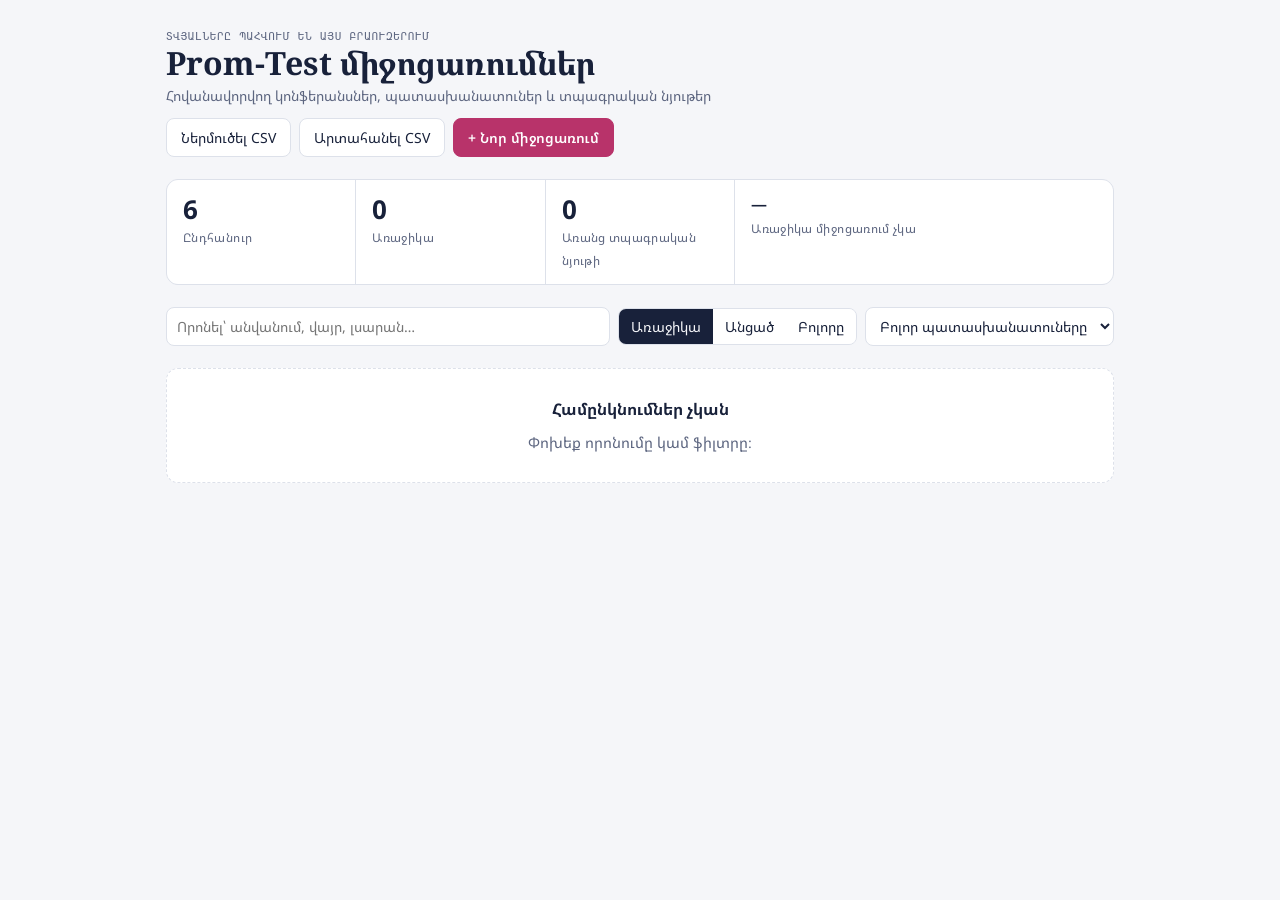
==== index.html @ d2c8d32a "first commit" ====
<!doctype html>
<html lang="hy">
<head>
<meta charset="utf-8">
<meta name="viewport" content="width=device-width,initial-scale=1">
<title>Prom-Test միջոցառումներ</title>
<link rel="preconnect" href="https://fonts.googleapis.com">
<link rel="stylesheet" href="https://fonts.googleapis.com/css2?family=Noto+Sans+Armenian:wght@400;500;600;700&family=Noto+Serif+Armenian:wght@600;700&family=IBM+Plex+Mono:wght@500&display=swap">
<link rel="stylesheet" href="style.css">
</head>
<body>

<div class="wrap">
  <header>
    <div>
      <div class="mode" id="mode">Բեռնվում է…</div>
      <h1>Prom-Test միջոցառումներ</h1>
      <p class="sub">Հովանավորվող կոնֆերանսներ, պատասխանատուներ և տպագրական նյութեր</p>
    </div>
    <div class="actions">
      <button id="importBtn" type="button">Ներմուծել CSV</button>
      <button id="exportBtn" type="button">Արտահանել CSV</button>
      <button id="addBtn" class="primary" type="button">+ Նոր միջոցառում</button>
      <input id="fileIn" type="file" accept=".csv,text/csv" hidden>
    </div>
  </header>

  <section class="summary" id="summary" aria-label="Ամփոփում"></section>

  <div class="toolbar">
    <input id="q" type="search" placeholder="Որոնել՝ անվանում, վայր, լսարան…" aria-label="Որոնում">
    <div class="seg" role="group" aria-label="Կարգավիճակ">
      <button type="button" data-f="upcoming" aria-pressed="true">Առաջիկա</button>
      <button type="button" data-f="past" aria-pressed="false">Անցած</button>
      <button type="button" data-f="all" aria-pressed="false">Բոլորը</button>
    </div>
    <select id="person" aria-label="Պատասխանատու"><option value="">Բոլոր պատասխանատուները</option></select>
  </div>

  <main id="list"></main>
</div>

<div class="overlay" id="overlay" hidden>
  <form class="panel" id="form" novalidate>
    <div class="row"><h3 id="formTitle">Նոր միջոցառում</h3><button type="button" id="closeBtn" aria-label="Փակել">✕</button></div>
    <label>Միջոցառման անվանում *<input id="f_name" required></label>
    <div class="grid2">
      <label>Սկիզբ *<input id="f_start" type="date" required></label>
      <label>Ավարտ (եթե մի քանի օր է)<input id="f_end" type="date"></label>
      <label>Ժամ<input id="f_time" placeholder="օր.՝ 10:00"></label>
      <label>Գրանցման ամսաթիվ<input id="f_reg" type="date"></label>
      <label>Կազմակերպություն<input id="f_org" list="dl_org"></label>
      <label>Ներկայացման ձևաչափ<input id="f_format" list="dl_format" placeholder="Հովանավոր"></label>
      <label>Վայր<input id="f_location" list="dl_location"></label>
      <label>Պատասխանատու<input id="f_resp" list="dl_resp"></label>
    </div>
    <label>Թիրախային լսարան<textarea id="f_aud" rows="2"></textarea></label>
    <label>Տպագրական նյութեր<input id="f_mat" list="dl_mat" placeholder="Roll-up, բուկլետ…"></label>
    <label>Նշումներ<textarea id="f_notes" rows="3"></textarea></label>
    <datalist id="dl_org"></datalist><datalist id="dl_format"></datalist><datalist id="dl_location"></datalist><datalist id="dl_resp"></datalist><datalist id="dl_mat"></datalist>
    <div id="confirmBox" class="confirm" hidden>Ջնջե՞լ այս միջոցառումը։ <button type="button" id="yesDel" class="danger">Այո, ջնջել</button><button type="button" id="noDel">Չեղարկել</button></div>
    <div class="row">
      <button type="button" id="delBtn" class="danger" hidden>Ջնջել</button>
      <span></span>
      <div class="actions"><button type="button" id="cancelBtn">Չեղարկել</button><button type="submit" id="saveBtn" class="primary">Պահպանել</button></div>
    </div>
  </form>
</div>
<div class="toast" id="toast" hidden></div>

<script src="data.js"></script>
<script src="app.js"></script>
</body>
</html>
---- style.css ----
/* Layout: one working column — summary strip, toolbar, month-grouped timeline; edit panel slides over */
:root{
  --bg:#f5f6f9; --surface:#ffffff; --ink:#18213a; --muted:#5d6680; --line:#dde1ea;
  --accent:#b8336a; --accent-ink:#ffffff; --accent-soft:#f8e6ee;
  --ok:#1f7a55; --ok-soft:#e1f2ea; --warn:#9a5b00; --warn-soft:#fbefd9; --past:#8a91a5;
  --f-display:"Noto Serif Armenian",Georgia,serif;
  --f-body:"Noto Sans Armenian","Segoe UI",system-ui,sans-serif;
  --f-mono:"IBM Plex Mono",ui-monospace,Menlo,monospace;
}
@media (prefers-color-scheme: dark){:root:not([data-theme="light"]){
  --bg:#11141d; --surface:#1a1f2c; --ink:#e7eaf2; --muted:#9aa2b8; --line:#2b3243;
  --accent:#e0679a; --accent-ink:#1a0d13; --accent-soft:#3a1f2c;
  --ok:#5fc797; --ok-soft:#173327; --warn:#e9b25a; --warn-soft:#3a2c14; --past:#737b90; color-scheme:dark}}
:root[data-theme="dark"]{
  --bg:#11141d; --surface:#1a1f2c; --ink:#e7eaf2; --muted:#9aa2b8; --line:#2b3243;
  --accent:#e0679a; --accent-ink:#1a0d13; --accent-soft:#3a1f2c;
  --ok:#5fc797; --ok-soft:#173327; --warn:#e9b25a; --warn-soft:#3a2c14; --past:#737b90; color-scheme:dark}
*{box-sizing:border-box}
[hidden]{display:none!important}
html,body{margin:0}
body{background:var(--bg);color:var(--ink);font-family:var(--f-body);font-size:15px;line-height:1.5}
.wrap{max-width:980px;margin:0 auto;padding-inline:16px;padding-block:28px 64px;display:grid;gap:22px}
header{display:flex;flex-wrap:wrap;align-items:flex-end;justify-content:space-between;gap:12px}
h1{font-family:var(--f-display);font-size:clamp(24px,4vw,32px);margin:0;line-height:1.15;text-wrap:balance}
.sub{color:var(--muted);margin:4px 0 0;font-size:14px}
.mode{font-family:var(--f-mono);font-size:11px;letter-spacing:.06em;text-transform:uppercase;color:var(--muted)}
.actions{display:flex;flex-wrap:wrap;gap:8px}
button,.btn{font:inherit;font-size:14px;border-radius:8px;border:1px solid var(--line);background:var(--surface);color:var(--ink);padding:8px 14px;cursor:pointer}
button:hover,.btn:hover{border-color:var(--muted)}
button:focus-visible,input:focus-visible,select:focus-visible,textarea:focus-visible{outline:2px solid var(--accent);outline-offset:2px}
.primary{background:var(--accent);color:var(--accent-ink);border-color:var(--accent);font-weight:600}
.primary:hover{border-color:var(--ink)}
.danger{color:var(--accent);border-color:var(--accent)}
.summary{display:grid;grid-template-columns:repeat(auto-fit,minmax(150px,1fr));gap:1px;background:var(--line);border:1px solid var(--line);border-radius:12px;overflow:hidden}
.stat{background:var(--surface);padding:14px 16px;min-width:0}
.stat b{display:block;font-size:26px;font-variant-numeric:tabular-nums;line-height:1.2}
.stat span{font-size:12px;color:var(--muted);letter-spacing:.03em}
.stat.next{grid-column:span 2}
.stat.next b{font-size:16px;font-weight:600;line-height:1.35}
@media (max-width:520px){.stat.next{grid-column:1/-1}}
.toolbar{display:flex;flex-wrap:wrap;gap:8px;align-items:center}
.toolbar input[type=search]{flex:1 1 220px;min-width:0}
input,select,textarea{font:inherit;font-size:14px;color:var(--ink);background:var(--surface);border:1px solid var(--line);border-radius:8px;padding:8px 10px;width:100%}
.toolbar select{width:auto}
.seg{display:inline-flex;border:1px solid var(--line);border-radius:8px;overflow:hidden}
.seg button{border:0;border-radius:0;padding:7px 12px}
.seg button[aria-pressed=true]{background:var(--ink);color:var(--bg)}
.month{display:grid;gap:8px}
.month h2{font-family:var(--f-display);font-size:17px;margin:6px 0 0;display:flex;gap:8px;align-items:baseline}
.month h2 small{font-family:var(--f-body);font-size:12px;color:var(--muted);font-weight:400}
.ev{display:grid;grid-template-columns:64px 1fr auto;gap:14px;align-items:start;background:var(--surface);border:1px solid var(--line);border-radius:10px;padding:12px 14px;cursor:pointer;text-align:left;width:100%}
.ev:hover{border-color:var(--muted)}
.ev.past{opacity:.72}
.date{text-align:center;border-right:1px solid var(--line);padding-right:12px}
.date b{display:block;font-size:22px;line-height:1.1;font-variant-numeric:tabular-nums}
.date span{font-size:12px;color:var(--muted)}
.body{min-width:0;display:grid;gap:4px}
.title{font-weight:600;font-size:15.5px;line-height:1.35}
.meta{color:var(--muted);font-size:13px;display:flex;flex-wrap:wrap;gap:4px 14px}
.chips{display:flex;flex-wrap:wrap;gap:6px;margin-top:2px}
.chip{font-size:12px;border-radius:999px;padding:2px 9px;background:var(--bg);border:1px solid var(--line);color:var(--muted)}
.chip.warn{background:var(--warn-soft);color:var(--warn);border-color:transparent}
.state{font-size:12px;font-weight:600;border-radius:6px;padding:3px 8px;white-space:nowrap}
.state.up{background:var(--accent-soft);color:var(--accent)}
.state.now{background:var(--ok-soft);color:var(--ok)}
.state.past{color:var(--past);border:1px solid var(--line)}
@media (max-width:560px){.ev{grid-template-columns:52px 1fr}.ev .state{grid-column:2;justify-self:start}}
.empty{background:var(--surface);border:1px dashed var(--line);border-radius:12px;padding:28px 20px;text-align:center;color:var(--muted);display:grid;gap:10px;justify-items:center}
.empty strong{color:var(--ink);font-size:16px}
.overlay{position:fixed;inset:0;background:rgb(10 12 20 / .45);display:flex;justify-content:flex-end;z-index:10}
.panel{background:var(--surface);width:min(520px,100%);height:100%;overflow:auto;padding:20px 20px calc(24px + env(safe-area-inset-bottom,0px));display:grid;gap:14px;align-content:start;border-left:1px solid var(--line)}
.panel h3{font-family:var(--f-display);margin:0;font-size:20px}
.grid2{display:grid;grid-template-columns:1fr 1fr;gap:12px}
@media (max-width:440px){.grid2{grid-template-columns:1fr}}
label{display:grid;gap:4px;font-size:12.5px;color:var(--muted);letter-spacing:.02em}
.row{display:flex;flex-wrap:wrap;gap:8px;justify-content:space-between;align-items:center}
.confirm{background:var(--accent-soft);border-radius:8px;padding:10px 12px;display:flex;flex-wrap:wrap;gap:8px;align-items:center;font-size:14px}
.toast{position:fixed;left:50%;transform:translateX(-50%);bottom:calc(20px + env(safe-area-inset-bottom,0px));background:var(--ink);color:var(--bg);padding:10px 16px;border-radius:8px;font-size:14px;z-index:20;max-width:calc(100% - 32px)}
.hint{font-size:12.5px;color:var(--muted)}
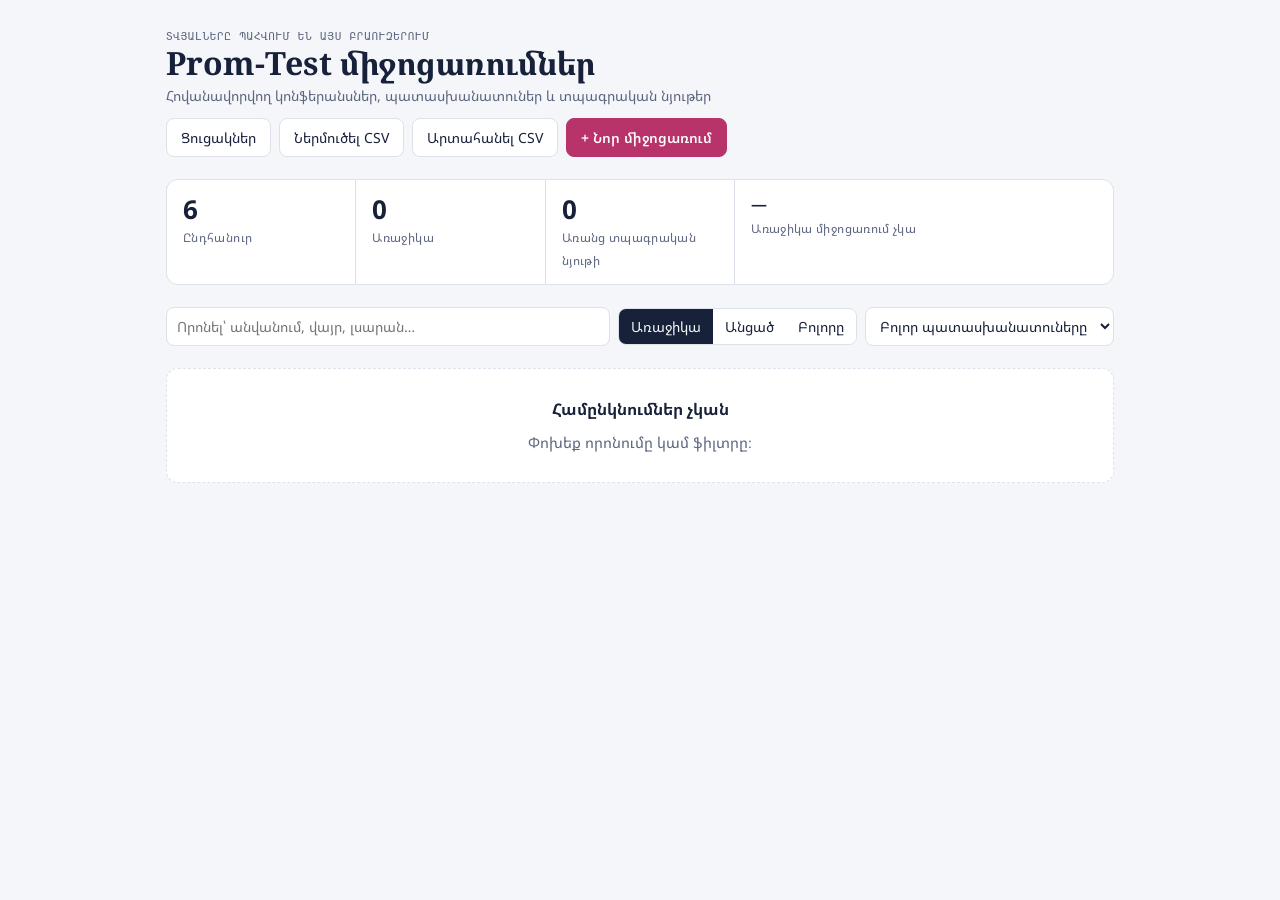
==== commit 9b4f89cf: "new names" ====
--- a/index.html
+++ b/index.html
@@ -18,6 +18,7 @@
       <p class="sub">Հովանավորվող կոնֆերանսներ, պատասխանատուներ և տպագրական նյութեր</p>
     </div>
     <div class="actions">
+      <button id="listsBtn" type="button">Ցուցակներ</button>
       <button id="importBtn" type="button">Ներմուծել CSV</button>
       <button id="exportBtn" type="button">Արտահանել CSV</button>
       <button id="addBtn" class="primary" type="button">+ Նոր միջոցառում</button>
@@ -49,15 +50,17 @@
       <label>Ավարտ (եթե մի քանի օր է)<input id="f_end" type="date"></label>
       <label>Ժամ<input id="f_time" placeholder="օր.՝ 10:00"></label>
       <label>Գրանցման ամսաթիվ<input id="f_reg" type="date"></label>
-      <label>Կազմակերպություն<input id="f_org" list="dl_org"></label>
+      <label>Կազմակերպություն<select id="f_org"></select></label>
       <label>Ներկայացման ձևաչափ<input id="f_format" list="dl_format" placeholder="Հովանավոր"></label>
       <label>Վայր<input id="f_location" list="dl_location"></label>
-      <label>Պատասխանատու<input id="f_resp" list="dl_resp"></label>
+      <label>Պատասխանատու<select id="f_resp">
+       
+      </select></label>
     </div>
     <label>Թիրախային լսարան<textarea id="f_aud" rows="2"></textarea></label>
-    <label>Տպագրական նյութեր<input id="f_mat" list="dl_mat" placeholder="Roll-up, բուկլետ…"></label>
+    <div class="field" role="group" aria-labelledby="matLbl"><span id="matLbl">Տպագրական նյութեր</span><div id="f_mat" class="checks"></div></div>
     <label>Նշումներ<textarea id="f_notes" rows="3"></textarea></label>
-    <datalist id="dl_org"></datalist><datalist id="dl_format"></datalist><datalist id="dl_location"></datalist><datalist id="dl_resp"></datalist><datalist id="dl_mat"></datalist>
+    <datalist id="dl_format"></datalist><datalist id="dl_location"></datalist>
     <div id="confirmBox" class="confirm" hidden>Ջնջե՞լ այս միջոցառումը։ <button type="button" id="yesDel" class="danger">Այո, ջնջել</button><button type="button" id="noDel">Չեղարկել</button></div>
     <div class="row">
       <button type="button" id="delBtn" class="danger" hidden>Ջնջել</button>
@@ -66,6 +69,14 @@
     </div>
   </form>
 </div>
+<div class="overlay" id="listsOverlay" hidden>
+  <div class="panel" role="dialog" aria-labelledby="listsTitle">
+    <div class="row"><h3 id="listsTitle">Ցուցակներ</h3><button type="button" id="listsClose" aria-label="Փակել">✕</button></div>
+    <p class="hint">Այս անունները հայտնվում են միջոցառման ձևում՝ ընտրելու համար։ Փոփոխությունները պահպանվում են անմիջապես։</p>
+    <div id="listsBody" style="display:grid;gap:16px"></div>
+    <button type="button" id="harvestBtn">Ավելացնել միջոցառումներում արդեն օգտագործված անունները</button>
+  </div>
+</div>
 <div class="toast" id="toast" hidden></div>
 
 <script src="data.js"></script>
--- a/style.css
+++ b/style.css
@@ -77,3 +77,15 @@
 .confirm{background:var(--accent-soft);border-radius:8px;padding:10px 12px;display:flex;flex-wrap:wrap;gap:8px;align-items:center;font-size:14px}
 .toast{position:fixed;left:50%;transform:translateX(-50%);bottom:calc(20px + env(safe-area-inset-bottom,0px));background:var(--ink);color:var(--bg);padding:10px 16px;border-radius:8px;font-size:14px;z-index:20;max-width:calc(100% - 32px)}
 .hint{font-size:12.5px;color:var(--muted)}
+.field{display:grid;gap:6px;font-size:12.5px;color:var(--muted);letter-spacing:.02em}
+.checks{display:flex;flex-wrap:wrap;gap:8px 16px}
+.check{display:flex;align-items:center;gap:6px;font-size:14px;color:var(--ink);letter-spacing:0;cursor:pointer}
+.check input{width:auto;margin:0;accent-color:var(--accent)}
+.chip.edit{display:inline-flex;align-items:center;gap:2px;color:var(--ink);font-size:13px;padding:3px 4px 3px 10px}
+.chip.edit button{border:0;background:none;padding:0 6px;font-size:12px;color:var(--muted);line-height:1.4;border-radius:999px}
+.chip.edit button:hover{color:var(--accent)}
+.listsec{display:grid;gap:10px;border-top:1px solid var(--line);padding-top:14px}
+.listsec h4{margin:0;font-size:14.5px;display:flex;gap:8px;align-items:baseline}
+.listsec h4 small{font-weight:400;color:var(--muted);font-size:12px}
+.addrow{display:flex;gap:8px}
+.addrow input{flex:1;min-width:0}
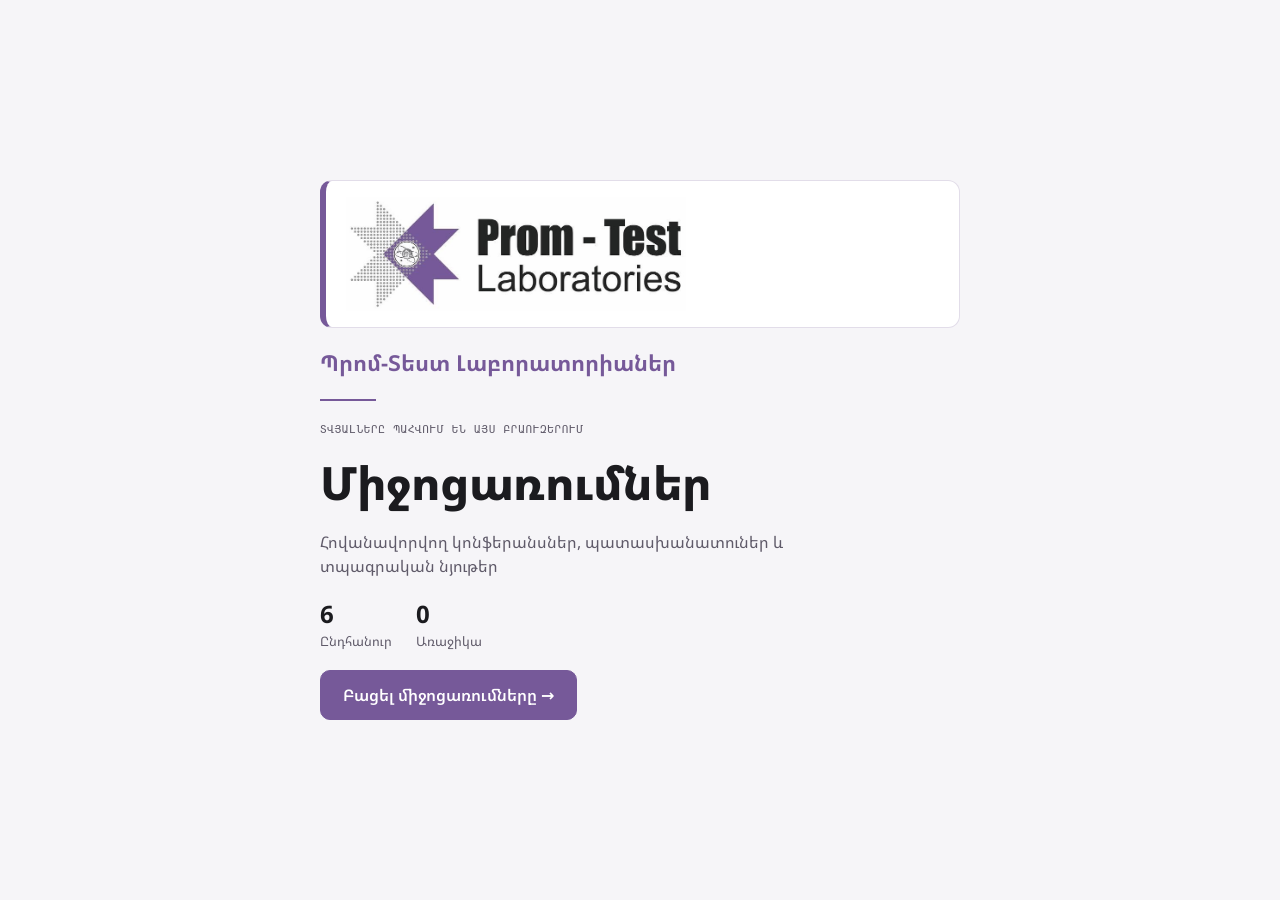
==== commit bbd2d797: "new design page" ====
--- a/index.html
+++ b/index.html
@@ -3,83 +3,38 @@
 <head>
 <meta charset="utf-8">
 <meta name="viewport" content="width=device-width,initial-scale=1">
-<title>Prom-Test միջոցառումներ</title>
+<title>Պրոմ-Տեստ Լաբորատորիաներ</title>
 <link rel="preconnect" href="https://fonts.googleapis.com">
-<link rel="stylesheet" href="https://fonts.googleapis.com/css2?family=Noto+Sans+Armenian:wght@400;500;600;700&family=Noto+Serif+Armenian:wght@600;700&family=IBM+Plex+Mono:wght@500&display=swap">
+<link rel="stylesheet" href="https://fonts.googleapis.com/css2?family=Noto+Sans+Armenian:wght@400;500;600;700;800&family=IBM+Plex+Mono:wght@500&display=swap">
 <link rel="stylesheet" href="style.css">
 </head>
 <body>
-
-<div class="wrap">
-  <header>
-    <div>
-      <div class="mode" id="mode">Բեռնվում է…</div>
-      <h1>Prom-Test միջոցառումներ</h1>
-      <p class="sub">Հովանավորվող կոնֆերանսներ, պատասխանատուներ և տպագրական նյութեր</p>
-    </div>
-    <div class="actions">
-      <button id="listsBtn" type="button">Ցուցակներ</button>
-      <button id="importBtn" type="button">Ներմուծել CSV</button>
-      <button id="exportBtn" type="button">Արտահանել CSV</button>
-      <button id="addBtn" class="primary" type="button">+ Նոր միջոցառում</button>
-      <input id="fileIn" type="file" accept=".csv,text/csv" hidden>
-    </div>
-  </header>
-
-  <section class="summary" id="summary" aria-label="Ամփոփում"></section>
-
-  <div class="toolbar">
-    <input id="q" type="search" placeholder="Որոնել՝ անվանում, վայր, լսարան…" aria-label="Որոնում">
-    <div class="seg" role="group" aria-label="Կարգավիճակ">
-      <button type="button" data-f="upcoming" aria-pressed="true">Առաջիկա</button>
-      <button type="button" data-f="past" aria-pressed="false">Անցած</button>
-      <button type="button" data-f="all" aria-pressed="false">Բոլորը</button>
-    </div>
-    <select id="person" aria-label="Պատասխանատու"><option value="">Բոլոր պատասխանատուները</option></select>
+<main class="start">
+  <div class="start-card">
+    <div class="logo-box"><img src="logo.png" alt="Prom-Test Laboratories" width="790" height="265"></div>
+    <div class="lab">Պրոմ-Տեստ Լաբորատորիաներ</div>
+    <div class="rule"></div>
+    <div class="mode">Տվյալները պահվում են այս բրաուզերում</div>
+    <h1>Միջոցառումներ</h1>
+    <p class="sub">Հովանավորվող կոնֆերանսներ, պատասխանատուներ և տպագրական նյութեր</p>
+    <div class="start-stats" id="stats" hidden></div>
+    <a class="btn primary enter" href="events.html">Բացել միջոցառումները →</a>
   </div>
-
-  <main id="list"></main>
-</div>
-
-<div class="overlay" id="overlay" hidden>
-  <form class="panel" id="form" novalidate>
-    <div class="row"><h3 id="formTitle">Նոր միջոցառում</h3><button type="button" id="closeBtn" aria-label="Փակել">✕</button></div>
-    <label>Միջոցառման անվանում *<input id="f_name" required></label>
-    <div class="grid2">
-      <label>Սկիզբ *<input id="f_start" type="date" required></label>
-      <label>Ավարտ (եթե մի քանի օր է)<input id="f_end" type="date"></label>
-      <label>Ժամ<input id="f_time" placeholder="օր.՝ 10:00"></label>
-      <label>Գրանցման ամսաթիվ<input id="f_reg" type="date"></label>
-      <label>Կազմակերպություն<select id="f_org"></select></label>
-      <label>Ներկայացման ձևաչափ<input id="f_format" list="dl_format" placeholder="Հովանավոր"></label>
-      <label>Վայր<input id="f_location" list="dl_location"></label>
-      <label>Պատասխանատու<select id="f_resp">
-       
-      </select></label>
-    </div>
-    <label>Թիրախային լսարան<textarea id="f_aud" rows="2"></textarea></label>
-    <div class="field" role="group" aria-labelledby="matLbl"><span id="matLbl">Տպագրական նյութեր</span><div id="f_mat" class="checks"></div></div>
-    <label>Նշումներ<textarea id="f_notes" rows="3"></textarea></label>
-    <datalist id="dl_format"></datalist><datalist id="dl_location"></datalist>
-    <div id="confirmBox" class="confirm" hidden>Ջնջե՞լ այս միջոցառումը։ <button type="button" id="yesDel" class="danger">Այո, ջնջել</button><button type="button" id="noDel">Չեղարկել</button></div>
-    <div class="row">
-      <button type="button" id="delBtn" class="danger" hidden>Ջնջել</button>
-      <span></span>
-      <div class="actions"><button type="button" id="cancelBtn">Չեղարկել</button><button type="submit" id="saveBtn" class="primary">Պահպանել</button></div>
-    </div>
-  </form>
-</div>
-<div class="overlay" id="listsOverlay" hidden>
-  <div class="panel" role="dialog" aria-labelledby="listsTitle">
-    <div class="row"><h3 id="listsTitle">Ցուցակներ</h3><button type="button" id="listsClose" aria-label="Փակել">✕</button></div>
-    <p class="hint">Այս անունները հայտնվում են միջոցառման ձևում՝ ընտրելու համար։ Փոփոխությունները պահպանվում են անմիջապես։</p>
-    <div id="listsBody" style="display:grid;gap:16px"></div>
-    <button type="button" id="harvestBtn">Ավելացնել միջոցառումներում արդեն օգտագործված անունները</button>
-  </div>
-</div>
-<div class="toast" id="toast" hidden></div>
-
+</main>
 <script src="data.js"></script>
-<script src="app.js"></script>
+<script>
+(function(){
+  var ev=[]; try{ev=JSON.parse(localStorage.getItem("promtest-events-v1")||"[]")}catch(e){}
+  if(!ev.length&&window.SEED_EVENTS)ev=window.SEED_EVENTS;
+  if(!ev.length)return;
+  var t=new Date(); t.setHours(0,0,0,0);
+  var day=function(s){var p=String(s||"").split("-");return p.length===3?new Date(+p[0],p[1]-1,+p[2]):null};
+  var up=ev.filter(function(e){var x=day(e.end)||day(e.start);return x&&x>=t}).sort(function(a,b){return (a.start||"").localeCompare(b.start||"")});
+  var box=document.getElementById("stats");
+  box.innerHTML='<div><b>'+ev.length+'</b>Ընդհանուր</div><div><b>'+up.length+'</b>Առաջիկա</div>';
+  if(up[0]){var s=document.createElement("div");var b=document.createElement("b");b.textContent=up[0].name;b.style.fontSize="15px";s.appendChild(b);s.appendChild(document.createTextNode("Հաջորդը"));box.appendChild(s);}
+  box.hidden=false;
+})();
+</script>
 </body>
 </html>
--- a/style.css
+++ b/style.css
@@ -1,27 +1,28 @@
 /* Layout: one working column — summary strip, toolbar, month-grouped timeline; edit panel slides over */
 :root{
-  --bg:#f5f6f9; --surface:#ffffff; --ink:#18213a; --muted:#5d6680; --line:#dde1ea;
-  --accent:#b8336a; --accent-ink:#ffffff; --accent-soft:#f8e6ee;
-  --ok:#1f7a55; --ok-soft:#e1f2ea; --warn:#9a5b00; --warn-soft:#fbefd9; --past:#8a91a5;
-  --f-display:"Noto Serif Armenian",Georgia,serif;
+  /* Prom-Test brand: logo purple #765999, charcoal #1b1b1b, dot grey */
+  --bg:#f6f5f8; --surface:#ffffff; --ink:#1b1b1f; --muted:#5f5a69; --line:#e2dde9;
+  --accent:#765999; --accent-ink:#ffffff; --accent-soft:#efe9f6;
+  --ok:#1f7a55; --ok-soft:#e1f2ea; --warn:#9a5b00; --warn-soft:#fbefd9; --past:#8d8896;
+  --f-display:"Noto Sans Armenian","Arial Black",system-ui,sans-serif;
   --f-body:"Noto Sans Armenian","Segoe UI",system-ui,sans-serif;
   --f-mono:"IBM Plex Mono",ui-monospace,Menlo,monospace;
 }
 @media (prefers-color-scheme: dark){:root:not([data-theme="light"]){
-  --bg:#11141d; --surface:#1a1f2c; --ink:#e7eaf2; --muted:#9aa2b8; --line:#2b3243;
-  --accent:#e0679a; --accent-ink:#1a0d13; --accent-soft:#3a1f2c;
-  --ok:#5fc797; --ok-soft:#173327; --warn:#e9b25a; --warn-soft:#3a2c14; --past:#737b90; color-scheme:dark}}
+  --bg:#141218; --surface:#1d1a23; --ink:#ecebf0; --muted:#a39dae; --line:#302b39;
+  --accent:#b59bd8; --accent-ink:#1a1222; --accent-soft:#2e2540;
+  --ok:#5fc797; --ok-soft:#173327; --warn:#e9b25a; --warn-soft:#3a2c14; --past:#77727f; color-scheme:dark}}
 :root[data-theme="dark"]{
-  --bg:#11141d; --surface:#1a1f2c; --ink:#e7eaf2; --muted:#9aa2b8; --line:#2b3243;
-  --accent:#e0679a; --accent-ink:#1a0d13; --accent-soft:#3a1f2c;
-  --ok:#5fc797; --ok-soft:#173327; --warn:#e9b25a; --warn-soft:#3a2c14; --past:#737b90; color-scheme:dark}
+  --bg:#141218; --surface:#1d1a23; --ink:#ecebf0; --muted:#a39dae; --line:#302b39;
+  --accent:#b59bd8; --accent-ink:#1a1222; --accent-soft:#2e2540;
+  --ok:#5fc797; --ok-soft:#173327; --warn:#e9b25a; --warn-soft:#3a2c14; --past:#77727f; color-scheme:dark}
 *{box-sizing:border-box}
 [hidden]{display:none!important}
 html,body{margin:0}
 body{background:var(--bg);color:var(--ink);font-family:var(--f-body);font-size:15px;line-height:1.5}
 .wrap{max-width:980px;margin:0 auto;padding-inline:16px;padding-block:28px 64px;display:grid;gap:22px}
 header{display:flex;flex-wrap:wrap;align-items:flex-end;justify-content:space-between;gap:12px}
-h1{font-family:var(--f-display);font-size:clamp(24px,4vw,32px);margin:0;line-height:1.15;text-wrap:balance}
+h1{font-family:var(--f-display);font-weight:800;letter-spacing:-.01em;font-size:clamp(24px,4vw,32px);margin:0;line-height:1.15;text-wrap:balance}
 .sub{color:var(--muted);margin:4px 0 0;font-size:14px}
 .mode{font-family:var(--f-mono);font-size:11px;letter-spacing:.06em;text-transform:uppercase;color:var(--muted)}
 .actions{display:flex;flex-wrap:wrap;gap:8px}
@@ -79,6 +80,8 @@
 .hint{font-size:12.5px;color:var(--muted)}
 .field{display:grid;gap:6px;font-size:12.5px;color:var(--muted);letter-spacing:.02em}
 .checks{display:flex;flex-wrap:wrap;gap:8px 16px}
+select:has(option[value=""]:checked){color:var(--muted)}
+select option{color:var(--ink)}
 .check{display:flex;align-items:center;gap:6px;font-size:14px;color:var(--ink);letter-spacing:0;cursor:pointer}
 .check input{width:auto;margin:0;accent-color:var(--accent)}
 .chip.edit{display:inline-flex;align-items:center;gap:2px;color:var(--ink);font-size:13px;padding:3px 4px 3px 10px}
@@ -89,3 +92,19 @@
 .listsec h4 small{font-weight:400;color:var(--muted);font-size:12px}
 .addrow{display:flex;gap:8px}
 .addrow input{flex:1;min-width:0}
+
+/* ---------- brand link + start page ---------- */
+.brand{display:inline-block;font-size:13px;font-weight:600;color:var(--accent);text-decoration:none;margin-bottom:6px}
+.brand:hover{text-decoration:underline}
+.start{min-height:100vh;display:grid;align-content:center;padding-inline:16px;padding-block:48px}
+.start-card{max-width:640px;margin:0 auto;width:100%;display:grid;gap:18px}
+.lab{font-family:var(--f-display);font-size:clamp(18px,3vw,22px);font-weight:700;color:var(--accent)}
+.logo-box{background:#ffffff;border:1px solid var(--line);border-left:6px solid #765999;border-radius:12px;padding:16px 20px;justify-self:start;width:fit-content;max-width:100%}
+.logo-box img{display:block;height:auto;width:min(340px,100%)}
+.lab-mark{width:40px;height:40px;border-radius:10px;background:var(--accent);color:var(--accent-ink);display:grid;place-items:center;font-family:var(--f-mono);font-size:15px;flex:none}
+.start h1{font-size:clamp(30px,6vw,46px)}
+.start .sub{font-size:16px;max-width:52ch}
+.rule{height:2px;width:56px;background:var(--accent);margin-block:2px}
+.start-stats{display:flex;flex-wrap:wrap;gap:24px;font-size:13px;color:var(--muted)}
+.start-stats b{display:block;font-size:24px;color:var(--ink);font-variant-numeric:tabular-nums}
+.enter{justify-self:start;display:inline-flex;align-items:center;gap:10px;padding:12px 22px;font-size:16px;border-radius:10px;text-decoration:none}
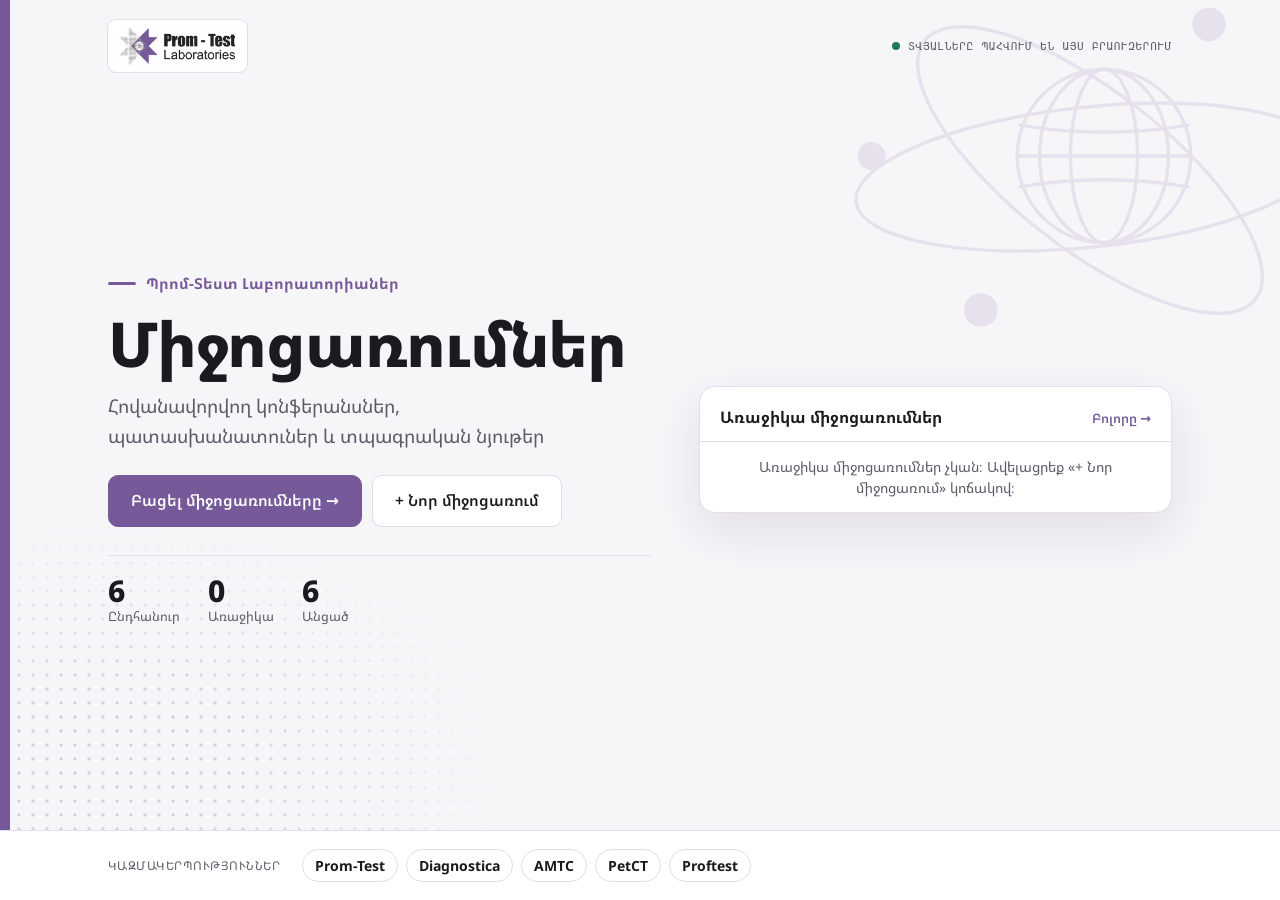
==== commit 1a99d809: "new style of pages" ====
--- a/index.html
+++ b/index.html
@@ -7,33 +7,95 @@
 <link rel="preconnect" href="https://fonts.googleapis.com">
 <link rel="stylesheet" href="https://fonts.googleapis.com/css2?family=Noto+Sans+Armenian:wght@400;500;600;700;800&family=IBM+Plex+Mono:wght@500&display=swap">
 <link rel="stylesheet" href="style.css">
+<link rel="stylesheet" href="home.css">
 </head>
 <body>
-<main class="start">
-  <div class="start-card">
-    <div class="logo-box"><img src="logo.png" alt="Prom-Test Laboratories" width="790" height="265"></div>
-    <div class="lab">Պրոմ-Տեստ Լաբորատորիաներ</div>
-    <div class="rule"></div>
-    <div class="mode">Տվյալները պահվում են այս բրաուզերում</div>
-    <h1>Միջոցառումներ</h1>
-    <p class="sub">Հովանավորվող կոնֆերանսներ, պատասխանատուներ և տպագրական նյութեր</p>
-    <div class="start-stats" id="stats" hidden></div>
-    <a class="btn primary enter" href="events.html">Բացել միջոցառումները →</a>
+<div class="home">
+  <svg class="globe" viewBox="0 0 400 400" aria-hidden="true" focusable="false">
+    <g fill="none" stroke="currentColor" stroke-width="2.4" stroke-linecap="round">
+      <!-- small grid globe in the middle -->
+      <circle cx="210" cy="190" r="62"/>
+      <ellipse cx="210" cy="190" rx="24" ry="62"/>
+      <ellipse cx="210" cy="190" rx="46" ry="62"/>
+      <path d="M150 168 Q210 178 270 168"/>
+      <path d="M148 190 H272"/>
+      <path d="M150 212 Q210 202 270 212"/>
+      <!-- two crossing orbits -->
+      <ellipse cx="200" cy="205" rx="168" ry="50" transform="rotate(-6 200 205)"/>
+      <ellipse cx="200" cy="200" rx="150" ry="56" transform="rotate(38 200 200)"/>
+    </g>
+    <g fill="currentColor">
+      <circle cx="44" cy="190" r="10"/>
+      <circle cx="362" cy="214" r="10"/>
+      <circle cx="285" cy="96" r="12"/>
+      <circle cx="122" cy="300" r="12"/>
+    </g>
+  </svg>
+  <div class="topbar">
+    <a class="brandmark" href="index.html">
+      <span class="chip-logo"><img src="logo.png" alt="Prom-Test Laboratories" width="790" height="265"></span>
+    </a>
+    <div class="storage">Տվյալները պահվում են այս բրաուզերում</div>
   </div>
-</main>
+
+  <main class="hero">
+    <div class="hero-copy">
+      <div class="eyebrow">Պրոմ-Տեստ Լաբորատորիաներ</div>
+      <h1>Միջոցառումներ</h1>
+      <p class="lead">Հովանավորվող կոնֆերանսներ, պատասխանատուներ և տպագրական նյութեր</p>
+      <div class="cta">
+        <a class="primary" href="events.html">Բացել միջոցառումները →</a>
+        <a href="events.html#new">+ Նոր միջոցառում</a>
+      </div>
+      <div class="figures" id="figures" hidden></div>
+    </div>
+
+    <section class="upcoming" aria-labelledby="upTitle">
+      <header><h2 id="upTitle">Առաջիկա միջոցառումներ</h2><a href="events.html">Բոլորը →</a></header>
+      <ul class="up-list" id="upList"><li class="up-empty" style="display:block">Առաջիկա միջոցառումներ չկան։ Ավելացրեք «+ Նոր միջոցառում» կոճակով։</li></ul>
+    </section>
+  </main>
+
+  <footer class="orgs" id="orgs" hidden>
+    <div class="orgs-in"><span>Կազմակերպություններ</span><ul id="orgList"></ul></div>
+  </footer>
+</div>
+
 <script src="data.js"></script>
 <script>
 (function(){
+  var MS=["հնվ","փտր","մրտ","ապր","մյս","հնս","հլս","օգս","սեպ","հոկ","նոյ","դեկ"];
+  function el(tag,cls,text){var e=document.createElement(tag);if(cls)e.className=cls;if(text!=null)e.textContent=text;return e}
+  function day(s){var p=String(s||"").split("-");return p.length===3?new Date(+p[0],p[1]-1,+p[2]):null}
   var ev=[]; try{ev=JSON.parse(localStorage.getItem("promtest-events-v1")||"[]")}catch(e){}
   if(!ev.length&&window.SEED_EVENTS)ev=window.SEED_EVENTS;
-  if(!ev.length)return;
   var t=new Date(); t.setHours(0,0,0,0);
-  var day=function(s){var p=String(s||"").split("-");return p.length===3?new Date(+p[0],p[1]-1,+p[2]):null};
   var up=ev.filter(function(e){var x=day(e.end)||day(e.start);return x&&x>=t}).sort(function(a,b){return (a.start||"").localeCompare(b.start||"")});
-  var box=document.getElementById("stats");
-  box.innerHTML='<div><b>'+ev.length+'</b>Ընդհանուր</div><div><b>'+up.length+'</b>Առաջիկա</div>';
-  if(up[0]){var s=document.createElement("div");var b=document.createElement("b");b.textContent=up[0].name;b.style.fontSize="15px";s.appendChild(b);s.appendChild(document.createTextNode("Հաջորդը"));box.appendChild(s);}
-  box.hidden=false;
+
+  // figures
+  if(ev.length){
+    var f=document.getElementById("figures");
+    [[ev.length,"Ընդհանուր"],[up.length,"Առաջիկա"],[ev.length-up.length,"Անցած"]].forEach(function(p){var d=el("div");d.appendChild(el("b",null,p[0]));d.appendChild(document.createTextNode(p[1]));f.appendChild(d)});
+    f.hidden=false;
+  }
+  // next 3 events
+  if(up.length){
+    var ul=document.getElementById("upList"); ul.textContent="";
+    up.slice(0,3).forEach(function(e){
+      var s=day(e.start), en=day(e.end), li=el("li"), dt=el("div","up-date"), body=el("div","up-body");
+      dt.appendChild(el("b",null,en&&en.getMonth()===s.getMonth()&&en.getDate()!==s.getDate()?s.getDate()+"–"+en.getDate():s.getDate()));
+      dt.appendChild(el("span",null,MS[s.getMonth()]+" "+s.getFullYear()));
+      var n=Math.round((s-t)/864e5);
+      body.appendChild(el("div","up-name",e.name));
+      var meta=[e.location,e.format].filter(Boolean).join(" · "); if(meta)body.appendChild(el("div","up-meta",meta));
+      body.appendChild(el("div","up-when",s<=t?"Ընթացքում է":n===0?"Այսօր":n+" օր հետո"));
+      li.appendChild(dt); li.appendChild(body); ul.appendChild(li);
+    });
+  }
+  // organizations from the lists
+  var lists=null; try{lists=JSON.parse(localStorage.getItem("promtest-lists-v1")||"null")}catch(e){}
+  var orgs=(lists&&Array.isArray(lists.orgs)&&lists.orgs.length?lists.orgs:(window.SEED_LISTS&&window.SEED_LISTS.orgs)||[]);
+  if(orgs.length){var ol=document.getElementById("orgList");orgs.forEach(function(o){ol.appendChild(el("li",null,o))});document.getElementById("orgs").hidden=false}
 })();
 </script>
 </body>
--- a/style.css
+++ b/style.css
@@ -68,8 +68,10 @@
 @media (max-width:560px){.ev{grid-template-columns:52px 1fr}.ev .state{grid-column:2;justify-self:start}}
 .empty{background:var(--surface);border:1px dashed var(--line);border-radius:12px;padding:28px 20px;text-align:center;color:var(--muted);display:grid;gap:10px;justify-items:center}
 .empty strong{color:var(--ink);font-size:16px}
-.overlay{position:fixed;inset:0;background:rgb(10 12 20 / .45);display:flex;justify-content:flex-end;z-index:10}
-.panel{background:var(--surface);width:min(520px,100%);height:100%;overflow:auto;padding:20px 20px calc(24px + env(safe-area-inset-bottom,0px));display:grid;gap:14px;align-content:start;border-left:1px solid var(--line)}
+.overlay{position:fixed;inset:0;background:rgb(20 12 35 / .45);backdrop-filter:blur(2px);display:flex;justify-content:center;align-items:center;padding:24px 16px;z-index:10}
+.panel{background:var(--surface);width:min(620px,100%);max-height:calc(100vh - 48px);overflow:auto;padding:22px 24px calc(24px + env(safe-area-inset-bottom,0px));display:grid;gap:14px;align-content:start;border:1px solid var(--line);border-radius:16px;
+  box-shadow:0 2px 6px rgb(30 15 60 / .10),0 24px 64px rgb(30 15 60 / .28)}
+@media (prefers-reduced-motion:no-preference){.overlay:not([hidden]) .panel{animation:pop .18s ease-out}@keyframes pop{from{transform:translateY(10px) scale(.98)}to{transform:none}}}
 .panel h3{font-family:var(--f-display);margin:0;font-size:20px}
 .grid2{display:grid;grid-template-columns:1fr 1fr;gap:12px}
 @media (max-width:440px){.grid2{grid-template-columns:1fr}}
@@ -108,3 +110,19 @@
 .start-stats{display:flex;flex-wrap:wrap;gap:24px;font-size:13px;color:var(--muted)}
 .start-stats b{display:block;font-size:24px;color:var(--ink);font-variant-numeric:tabular-nums}
 .enter{justify-self:start;display:inline-flex;align-items:center;gap:10px;padding:12px 22px;font-size:16px;border-radius:10px;text-decoration:none}
+
+/* ---------- date picker ---------- */
+.panel label{position:relative}
+.dp{position:absolute;top:100%;left:0;z-index:30;margin-top:4px;background:var(--surface);border:1px solid var(--line);border-radius:10px;box-shadow:0 12px 32px rgb(20 10 40 / .22);padding:10px;width:272px;max-width:calc(100vw - 48px);color:var(--ink);letter-spacing:0;font-size:14px}
+.grid2>label:nth-child(even) .dp{left:auto;right:0}
+.dp-h{display:flex;align-items:center;justify-content:space-between;margin-bottom:6px}
+.dp-h b{font-weight:600}
+.dp-nav{border:0;background:none;font-size:20px;line-height:1;padding:4px 12px}
+.dp-g{display:grid;grid-template-columns:repeat(7,1fr);gap:2px;text-align:center}
+.dp-g i{font-style:normal;font-size:11px;color:var(--muted);padding:4px 0}
+.dp-d{border:0;background:none;padding:7px 0;border-radius:6px;font-size:13px;font-variant-numeric:tabular-nums;color:var(--ink)}
+.dp-d:hover{background:var(--accent-soft)}
+.dp-d.today{box-shadow:inset 0 0 0 1px var(--accent);font-weight:600}
+.dp-d.sel{background:var(--accent);color:var(--accent-ink)}
+.dp-f{display:flex;justify-content:space-between;margin-top:8px}
+.dp-f button{font-size:12.5px;padding:5px 10px}
--- a/home.css
+++ b/home.css
@@ -0,0 +1,69 @@
+/* Start page — Prom-Test brand: a purple chevron band echoing the logo's arrow, a grey dot field echoing its dotted star */
+.home{min-height:100vh;display:grid;grid-template-rows:auto 1fr auto;background:var(--bg);position:relative;overflow:hidden}
+.home::before{ /* dot field, low on the left (from the logo's dotted star) */
+  content:"";position:absolute;bottom:40px;left:-30px;width:min(560px,80vw);height:360px;pointer-events:none;
+  background-image:radial-gradient(circle,var(--dot) 1.5px,transparent 1.7px);background-size:14px 14px;
+  -webkit-mask-image:radial-gradient(ellipse at 25% 75%,#000 20%,transparent 68%);mask-image:radial-gradient(ellipse at 25% 75%,#000 20%,transparent 68%)}
+.globe{ /* globe from the logo, faint, top right */
+  position:absolute;top:-110px;right:-90px;width:min(560px,80vw);height:auto;color:var(--accent);opacity:.12;pointer-events:none}
+@media (max-width:600px){.globe{top:-70px;right:-110px;width:340px;opacity:.10}}
+.home::after{ /* chevron band, left edge */
+  content:"";position:absolute;left:0;top:0;bottom:0;width:10px;background:var(--accent)}
+:root{--dot:#d6d1de}
+@media (prefers-color-scheme: dark){:root:not([data-theme="light"]){--dot:#3a3446}}
+:root[data-theme="dark"]{--dot:#3a3446}
+
+.topbar{position:relative;z-index:1;display:flex;align-items:center;justify-content:space-between;gap:12px;flex-wrap:wrap;
+  max-width:1120px;width:100%;margin:0 auto;padding-inline:28px;padding-block:20px}
+.brandmark{display:flex;align-items:center;gap:14px;text-decoration:none;color:var(--ink);min-width:0}
+.brandmark .chip-logo{background:#ffffff;border-radius:8px;padding:6px 10px;box-shadow:0 1px 0 var(--line),0 0 0 1px var(--line)}
+.brandmark img{display:block;height:40px;width:auto}
+.storage{font-family:var(--f-mono);font-size:11px;letter-spacing:.06em;text-transform:uppercase;color:var(--muted);display:flex;align-items:center;gap:8px}
+.storage::before{content:"";width:8px;height:8px;border-radius:50%;background:var(--ok)}
+
+.hero{position:relative;z-index:1;max-width:1120px;width:100%;margin:0 auto;padding-inline:28px;padding-block:24px 48px;
+  display:grid;grid-template-columns:minmax(0,1.15fr) minmax(0,1fr);gap:48px;align-items:center}
+@media (max-width:860px){.hero{grid-template-columns:1fr;gap:32px;padding-block:8px 40px}}
+.hero-copy{display:grid;gap:18px;min-width:0}
+.eyebrow{display:inline-flex;align-items:center;gap:10px;font-weight:700;font-size:15px;color:var(--accent)}
+.eyebrow::before{content:"";width:28px;height:3px;background:var(--accent);border-radius:2px}
+.hero h1{font-family:var(--f-display);font-weight:800;font-size:clamp(38px,5.4vw,62px);line-height:1;letter-spacing:-.02em;margin:0;text-wrap:balance}
+.hero .lead{font-size:clamp(16px,1.6vw,19px);color:var(--muted);margin:0;max-width:44ch;line-height:1.55}
+.cta{display:flex;flex-wrap:wrap;gap:10px;margin-top:6px}
+.cta a{display:inline-flex;align-items:center;gap:8px;text-decoration:none;font-size:15.5px;font-weight:600;padding:13px 22px;border-radius:10px;border:1px solid var(--line);color:var(--ink);background:var(--surface)}
+.cta a.primary{background:var(--accent);border-color:var(--accent);color:var(--accent-ink)}
+.cta a:hover{border-color:var(--ink)}
+.cta a:focus-visible{outline:2px solid var(--accent);outline-offset:2px}
+.figures{display:flex;flex-wrap:wrap;gap:28px;margin-top:10px;padding-top:18px;border-top:1px solid var(--line)}
+.figures div{font-size:13px;color:var(--muted)}
+.figures b{display:block;font-size:30px;line-height:1.1;color:var(--ink);font-variant-numeric:tabular-nums;font-weight:800}
+
+/* upcoming card */
+.upcoming{background:var(--surface);border:1px solid var(--line);border-radius:16px;box-shadow:0 18px 48px rgb(60 30 100 / .10);overflow:hidden;min-width:0}
+.upcoming header{display:flex;justify-content:space-between;align-items:baseline;gap:10px;padding:18px 20px 12px;border-bottom:1px solid var(--line)}
+.upcoming h2{margin:0;font-size:16px;font-weight:700}
+.upcoming header a{font-size:13px;color:var(--accent);text-decoration:none;font-weight:600}
+.upcoming header a:hover{text-decoration:underline}
+.up-list{list-style:none;margin:0;padding:0}
+.up-list li{display:grid;grid-template-columns:58px 1fr;gap:14px;align-items:center;padding:14px 20px;border-bottom:1px solid var(--line)}
+.up-list li:last-child{border-bottom:0}
+.up-date{background:var(--accent-soft);color:var(--accent);border-radius:10px;text-align:center;padding:6px 0}
+.up-date b{display:block;font-size:20px;line-height:1.1;font-variant-numeric:tabular-nums}
+.up-date span{font-size:11.5px}
+.up-body{min-width:0;display:grid;gap:2px}
+.up-name{font-weight:600;font-size:14.5px;line-height:1.35;overflow-wrap:anywhere}
+.up-meta{font-size:12.5px;color:var(--muted)}
+.up-when{font-size:12px;font-weight:600;color:var(--accent)}
+.up-empty{padding:28px 20px;color:var(--muted);font-size:14px;text-align:center}
+
+/* organizations strip */
+.orgs{position:relative;z-index:1;border-top:1px solid var(--line);background:var(--surface)}
+.orgs-in{max-width:1120px;margin:0 auto;padding-inline:28px;padding-block:18px;display:flex;flex-wrap:wrap;align-items:center;gap:10px 22px}
+.orgs-in > span{font-size:12px;color:var(--muted);letter-spacing:.04em;text-transform:uppercase}
+.orgs-in ul{list-style:none;margin:0;padding:0;display:flex;flex-wrap:wrap;gap:8px}
+.orgs-in li{font-weight:700;font-size:14px;color:var(--ink);padding:5px 12px;border-radius:999px;border:1px solid var(--line)}
+@media (prefers-reduced-motion:no-preference){
+  .hero-copy,.upcoming{animation:rise .5s ease-out both}
+  .upcoming{animation-delay:.08s}
+  @keyframes rise{from{transform:translateY(8px)}to{transform:none}}
+}
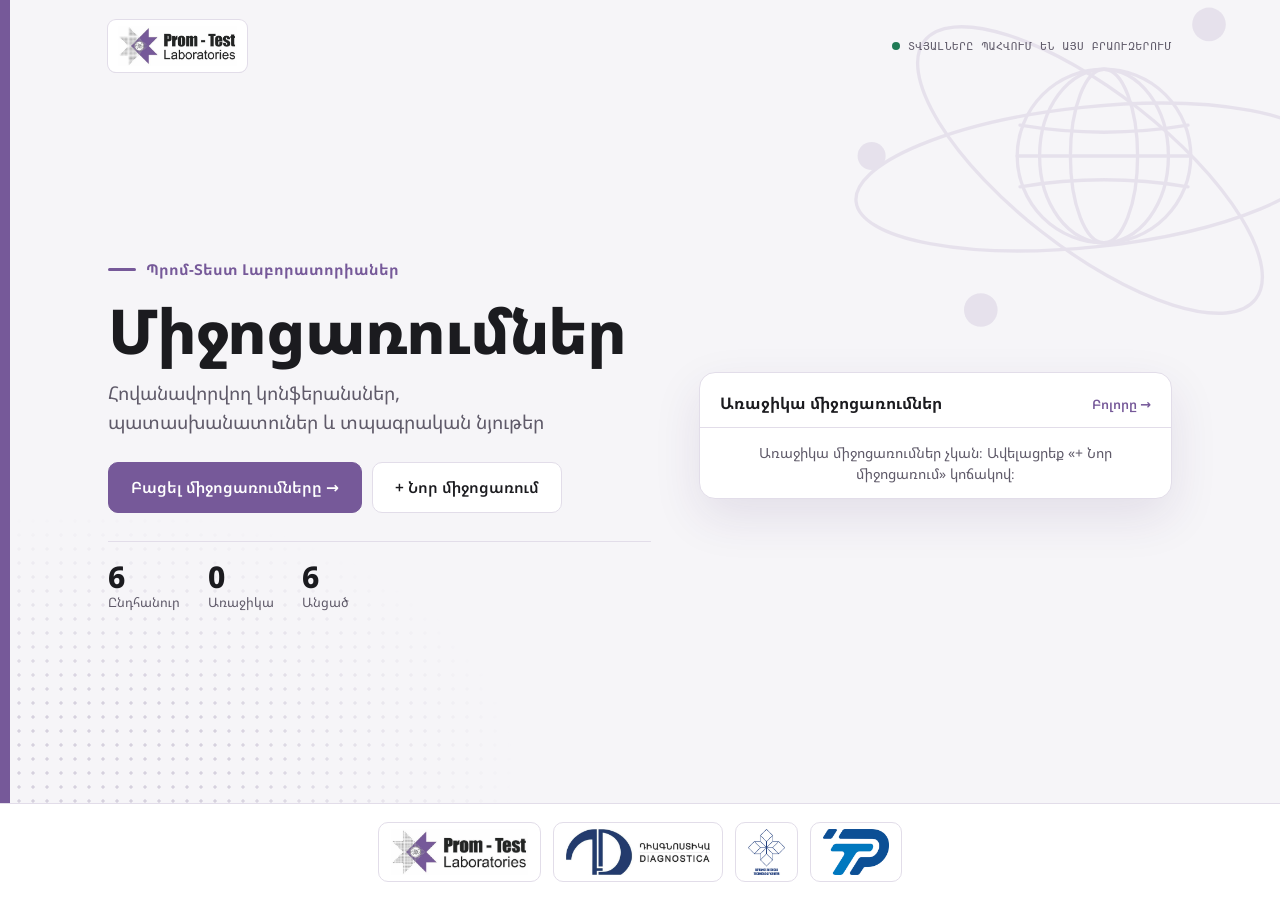
==== commit f80daf83: "design changes logos add" ====
--- a/index.html
+++ b/index.html
@@ -57,7 +57,7 @@
   </main>
 
   <footer class="orgs" id="orgs" hidden>
-    <div class="orgs-in"><span>Կազմակերպություններ</span><ul id="orgList"></ul></div>
+    <div class="orgs-in"><span></span><ul id="orgList"></ul></div>
   </footer>
 </div>
 
@@ -95,7 +95,14 @@
   // organizations from the lists
   var lists=null; try{lists=JSON.parse(localStorage.getItem("promtest-lists-v1")||"null")}catch(e){}
   var orgs=(lists&&Array.isArray(lists.orgs)&&lists.orgs.length?lists.orgs:(window.SEED_LISTS&&window.SEED_LISTS.orgs)||[]);
-  if(orgs.length){var ol=document.getElementById("orgList");orgs.forEach(function(o){ol.appendChild(el("li",null,o))});document.getElementById("orgs").hidden=false}
+  // logos listed in ORG_LOGOS (data.js); organizations without a logo file are left out
+  var logos=window.ORG_LOGOS||{};
+  if(orgs.length){var ol=document.getElementById("orgList");orgs.forEach(function(o){
+    var li=el("li"); var src=logos[o];
+    if(!src)return; // only organizations that have a logo are shown
+    var img=new Image();img.src=src;img.alt=o;img.title=o;img.className="org-logo";
+    img.onerror=function(){li.remove();};li.className="has-logo";li.appendChild(img);
+    ol.appendChild(li)});document.getElementById("orgs").hidden=false}
 })();
 </script>
 </body>
--- a/style.css
+++ b/style.css
@@ -126,3 +126,14 @@
 .dp-d.sel{background:var(--accent);color:var(--accent-ink)}
 .dp-f{display:flex;justify-content:space-between;margin-top:8px}
 .dp-f button{font-size:12.5px;padding:5px 10px}
+
+/* ---------- compact audience field + materials dropdown ---------- */
+#f_aud{min-height:38px;resize:vertical}
+.msel-wrap{position:relative}
+.msel-btn{width:100%;text-align:left;font-size:14px;padding:8px 30px 8px 10px;border-radius:8px;border:1px solid var(--line);background:var(--surface);color:var(--ink);letter-spacing:0;position:relative;white-space:nowrap;overflow:hidden;text-overflow:ellipsis}
+.msel-btn::after{content:"";position:absolute;right:12px;top:50%;width:7px;height:7px;border-right:1.6px solid var(--muted);border-bottom:1.6px solid var(--muted);transform:translateY(-70%) rotate(45deg)}
+.msel-btn.ph{color:var(--muted)}
+.msel-btn:disabled{opacity:.7;cursor:default}
+.msel-pop{position:absolute;top:100%;left:0;right:0;z-index:30;margin-top:4px;background:var(--surface);border:1px solid var(--line);border-radius:10px;box-shadow:0 12px 32px rgb(20 10 40 / .22);padding:6px;display:grid;gap:2px}
+.msel-pop .check{padding:8px 10px;border-radius:6px}
+.msel-pop .check:hover{background:var(--accent-soft)}
--- a/home.css
+++ b/home.css
@@ -45,11 +45,11 @@
 .upcoming header a{font-size:13px;color:var(--accent);text-decoration:none;font-weight:600}
 .upcoming header a:hover{text-decoration:underline}
 .up-list{list-style:none;margin:0;padding:0}
-.up-list li{display:grid;grid-template-columns:58px 1fr;gap:14px;align-items:center;padding:14px 20px;border-bottom:1px solid var(--line)}
+.up-list li{display:grid;grid-template-columns:70px 1fr;gap:14px;align-items:center;padding:14px 20px;border-bottom:1px solid var(--line)}
 .up-list li:last-child{border-bottom:0}
-.up-date{background:var(--accent-soft);color:var(--accent);border-radius:10px;text-align:center;padding:6px 0}
+.up-date{background:var(--accent-soft);color:var(--accent);border-radius:12px;text-align:center;padding:10px 0}
 .up-date b{display:block;font-size:20px;line-height:1.1;font-variant-numeric:tabular-nums}
-.up-date span{font-size:11.5px}
+.up-date span{font-size:12.5px}
 .up-body{min-width:0;display:grid;gap:2px}
 .up-name{font-weight:600;font-size:14.5px;line-height:1.35;overflow-wrap:anywhere}
 .up-meta{font-size:12.5px;color:var(--muted)}
@@ -59,9 +59,15 @@
 /* organizations strip */
 .orgs{position:relative;z-index:1;border-top:1px solid var(--line);background:var(--surface)}
 .orgs-in{max-width:1120px;margin:0 auto;padding-inline:28px;padding-block:18px;display:flex;flex-wrap:wrap;align-items:center;gap:10px 22px}
+.orgs-in{justify-content:center}
+.orgs-in > span:empty{display:none}
+.orgs-in ul{justify-content:center}
 .orgs-in > span{font-size:12px;color:var(--muted);letter-spacing:.04em;text-transform:uppercase}
 .orgs-in ul{list-style:none;margin:0;padding:0;display:flex;flex-wrap:wrap;gap:8px}
 .orgs-in li{font-weight:700;font-size:14px;color:var(--ink);padding:5px 12px;border-radius:999px;border:1px solid var(--line)}
+.orgs-in ul{align-items:center;gap:12px}
+.orgs-in li.has-logo{padding:6px 12px;border-radius:10px;background:#ffffff;display:flex;align-items:center}
+.org-logo{display:block;height:46px;width:auto;max-width:170px;object-fit:contain}
 @media (prefers-reduced-motion:no-preference){
   .hero-copy,.upcoming{animation:rise .5s ease-out both}
   .upcoming{animation-delay:.08s}
